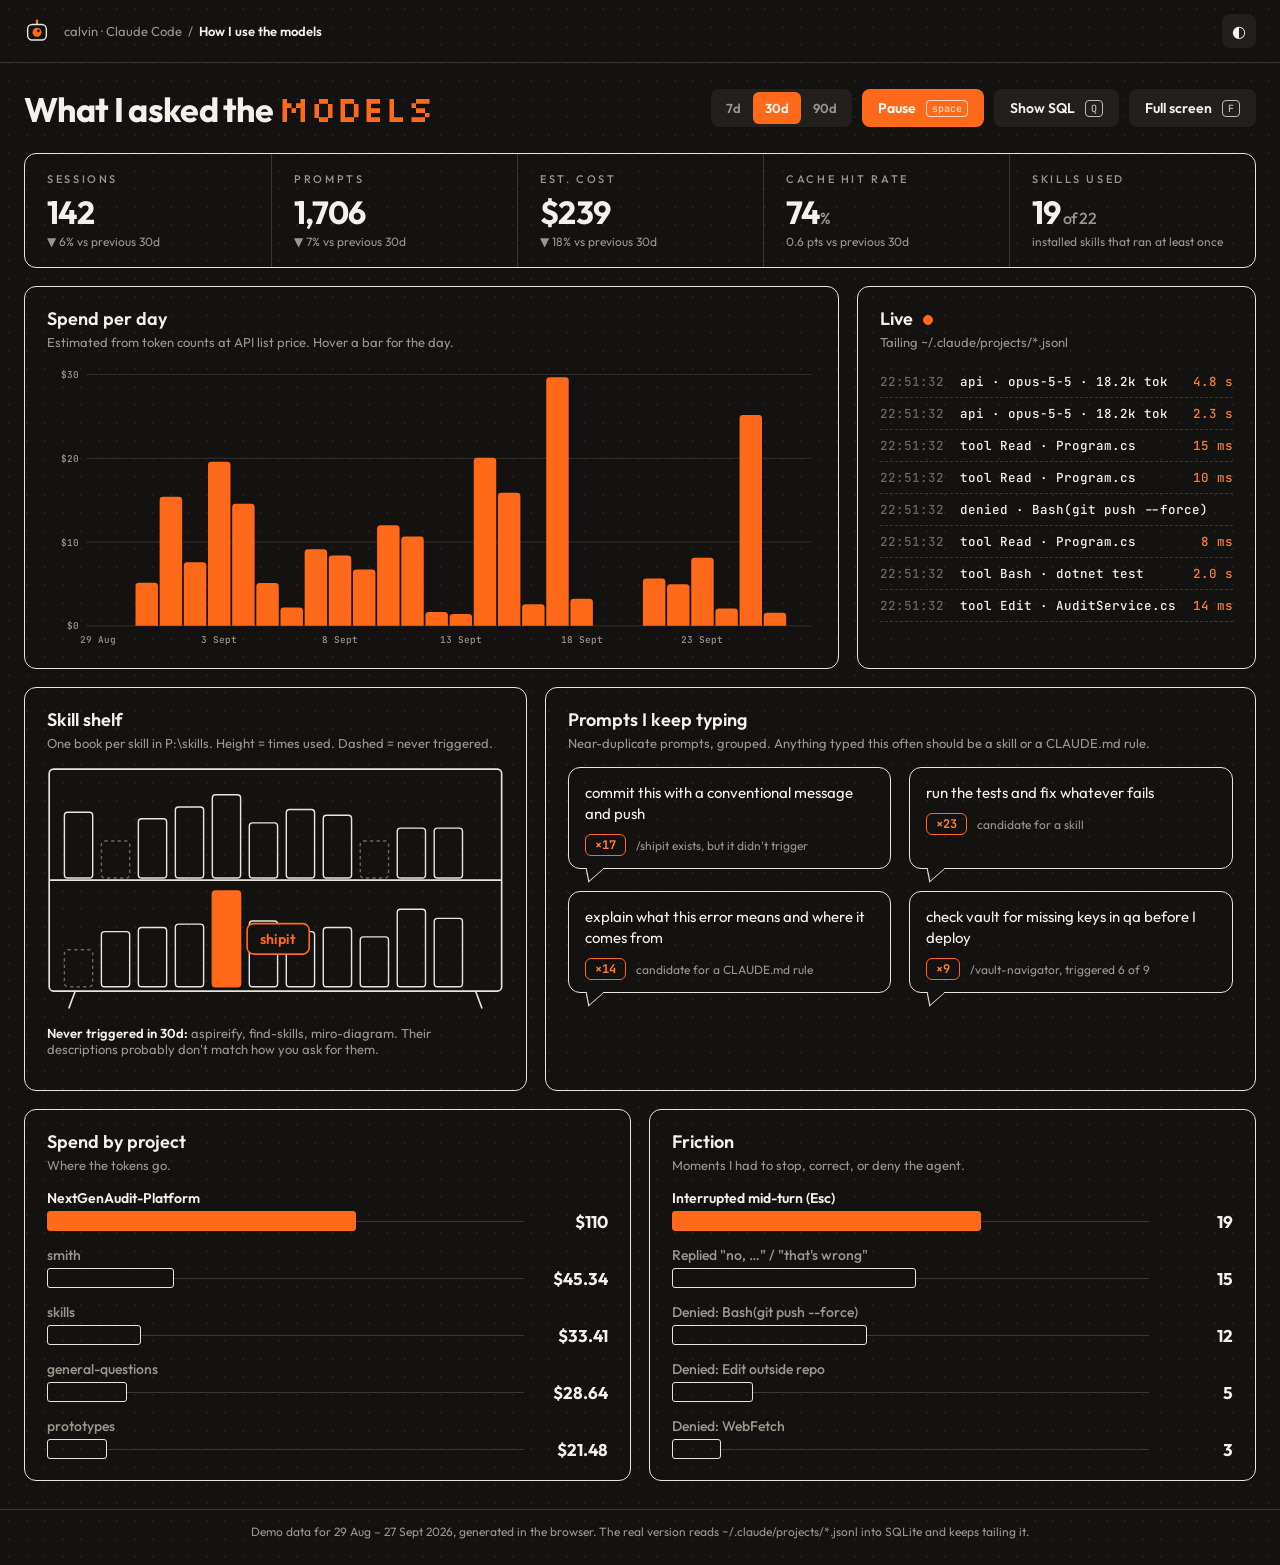
==== prototype/dashboard.html @ 3934fe61 "docs: add README, logo and dashboard prototypes" ====
<!DOCTYPE html>
<html lang="en" data-theme="dark">
<head>
  <meta charset="UTF-8" />
  <meta name="viewport" content="width=device-width, initial-scale=1.0" />
  <title>calvin · Claude Code</title>
  <link rel="icon" type="image/svg+xml" href="../assets/logo.svg" />
  <link rel="preconnect" href="https://fonts.googleapis.com" />
  <link rel="preconnect" href="https://fonts.gstatic.com" crossorigin />
  <link
    href="https://fonts.googleapis.com/css2?family=Outfit:wght@400;500;600;700&family=JetBrains+Mono:wght@500;700&family=Silkscreen&display=swap"
    rel="stylesheet"
  />
  <style>
    :root {
      --bg: #141210;
      --surface: #1c1a17;
      --line: #e9e4dc;
      --line-dim: #3a3530;
      --text: #f4f1ec;
      --muted: #9d968d;
      --faint: #6b655e;
      --orange: #ff6a1a;
      --orange-ink: #ff7f36;
      --dot: rgba(255, 255, 255, 0.05);
      --btn: #221f1c;
    }

    [data-theme="light"] {
      --bg: #f6f3ee;
      --surface: #fffdf9;
      --line: #2a2622;
      --line-dim: #d6cec4;
      --text: #1d1a17;
      --muted: #6b645c;
      --faint: #a39b91;
      --orange: #e85a0c;
      --orange-ink: #b84604;
      --dot: rgba(0, 0, 0, 0.07);
      --btn: #ece6de;
    }

    * { box-sizing: border-box; }

    body {
      margin: 0;
      background-color: var(--bg);
      background-image: radial-gradient(var(--dot) 1px, transparent 1.3px);
      background-size: 18px 18px;
      color: var(--text);
      font-family: "Outfit", system-ui, sans-serif;
    }

    /* ---------- top bar ---------- */
    .top {
      display: flex;
      align-items: center;
      gap: 14px;
      padding: 14px 24px;
      border-bottom: 1px solid var(--line-dim);
    }

    .logo { width: 26px; height: 26px; }
    .logo .ln { fill: none; stroke: var(--line); stroke-width: 3.5; stroke-linecap: round; stroke-linejoin: round; }
    .logo .or { fill: var(--orange); }
    .logo .pupil { fill: var(--bg); }

    .crumbs { font-size: 13px; color: var(--muted); }
    .crumbs b { color: var(--text); font-weight: 600; }
    .crumbs span { margin: 0 6px; }

    .icon-btn {
      margin-left: auto;
      width: 34px;
      height: 34px;
      display: grid;
      place-items: center;
      border: 0;
      border-radius: 8px;
      background: var(--btn);
      color: var(--text);
      font-size: 16px;
      cursor: pointer;
    }

    /* ---------- title row ---------- */
    .titlebar {
      display: flex;
      align-items: center;
      flex-wrap: wrap;
      gap: 16px;
      max-width: 1500px;
      margin: 0 auto;
      padding: 22px 24px 6px;
    }

    h1 {
      margin: 0;
      font-size: 34px;
      font-weight: 700;
      letter-spacing: -0.02em;
    }

    h1 .px {
      font-family: "Silkscreen", monospace;
      font-weight: 400;
      font-size: 36px;
      color: var(--orange);
    }

    .actions { margin-left: auto; display: flex; flex-wrap: wrap; gap: 10px; }

    .btn {
      display: inline-flex;
      align-items: center;
      gap: 10px;
      padding: 10px 16px;
      border: 0;
      border-radius: 8px;
      background: var(--btn);
      color: var(--text);
      font: 600 14px "Outfit", sans-serif;
      cursor: pointer;
    }

    .btn.primary { background: var(--orange); color: #fff; }
    .btn.on { box-shadow: inset 0 0 0 1px var(--orange); color: var(--orange-ink); }

    kbd {
      padding: 1px 5px;
      border: 1px solid currentColor;
      border-radius: 4px;
      font: 500 10px "JetBrains Mono", monospace;
      opacity: 0.75;
    }

    .seg { display: inline-flex; padding: 3px; border-radius: 8px; background: var(--btn); }
    .seg button {
      padding: 7px 12px;
      border: 0;
      border-radius: 6px;
      background: transparent;
      color: var(--muted);
      font: 600 13px "Outfit", sans-serif;
      cursor: pointer;
    }
    .seg button.active { background: var(--orange); color: #fff; }

    /* ---------- grid ---------- */
    main {
      display: grid;
      grid-template-columns: repeat(12, 1fr);
      gap: 18px;
      max-width: 1500px;
      margin: 0 auto;
      padding: 16px 24px 28px;
    }

    .panel {
      grid-column: span 12;
      position: relative;
      padding: 20px 22px;
      border: 1.5px solid var(--line);
      border-radius: 12px;
    }
    .span-8 { grid-column: span 8; }
    .span-7 { grid-column: span 7; }
    .span-6 { grid-column: span 6; }
    .span-5 { grid-column: span 5; }
    .span-4 { grid-column: span 4; }

    @media (max-width: 1050px) {
      .span-8, .span-7, .span-6, .span-5, .span-4 { grid-column: span 12; }
    }

    .panel h2 { margin: 0 0 4px; font-size: 18px; font-weight: 600; }
    .panel .sub { margin: 0 0 16px; font-size: 13px; color: var(--muted); }

    .eyebrow {
      font-size: 11px;
      font-weight: 500;
      letter-spacing: 0.24em;
      text-transform: uppercase;
      color: var(--muted);
    }

    /* ---------- KPIs ---------- */
    .kpis {
      display: grid;
      grid-template-columns: repeat(5, 1fr);
      gap: 0;
      padding: 0;
    }
    .kpi { padding: 18px 22px; border-left: 1px solid var(--line-dim); }
    .kpi:first-child { border-left: 0; }
    .kpi .value { margin: 6px 0 2px; font-size: 32px; font-weight: 700; letter-spacing: -0.02em; }
    .kpi .value small { font-size: 16px; color: var(--muted); font-weight: 500; }
    .kpi .delta { font-size: 12px; color: var(--muted); }
    @media (max-width: 1050px) { .kpis { grid-template-columns: repeat(2, 1fr); } }

    /* ---------- SVG ---------- */
    svg { display: block; width: 100%; height: auto; overflow: visible; }
    svg text { fill: var(--muted); font: 500 11px "JetBrains Mono", monospace; }
    .grid-line { stroke: var(--line-dim); stroke-width: 1; }
    .bar { fill: var(--orange); }
    .hit { fill: transparent; cursor: crosshair; }
    .hit:hover + .bar, .bar.hover { fill: var(--orange-ink); }
    .frame { fill: none; stroke: var(--line); stroke-width: 1.5; }
    .book { fill: none; stroke: var(--line); stroke-width: 1.3; cursor: pointer; }
    .book.top { fill: var(--orange); stroke: var(--orange); }
    .book.unused { stroke: var(--faint); stroke-dasharray: 3 3; }
    .book:hover { stroke: var(--orange); stroke-width: 2; }
    .pill-bg { fill: var(--bg); stroke: var(--orange); stroke-width: 1.5; }
    .pill-text { fill: var(--orange) !important; font: 600 13px "Outfit", sans-serif !important; }

    .tooltip {
      position: fixed;
      z-index: 20;
      padding: 8px 10px;
      border: 1px solid var(--line);
      border-radius: 8px;
      background: var(--surface);
      font-size: 12px;
      line-height: 1.5;
      pointer-events: none;
      opacity: 0;
      transition: opacity 0.1s;
    }
    .tooltip b { font-size: 13px; }
    .tooltip .m { color: var(--muted); }

    /* ---------- live feed ---------- */
    .live-dot {
      display: inline-block;
      width: 10px;
      height: 10px;
      margin-left: 6px;
      border: 1.5px solid var(--orange);
      border-radius: 50%;
      background: var(--orange);
      animation: pulse 1.4s ease-in-out infinite;
    }
    .paused .live-dot { animation: none; background: var(--faint); }
    @keyframes pulse { 50% { opacity: 0.25; } }

    .feed { margin: 0; padding: 0; list-style: none; font: 500 12.5px "JetBrains Mono", monospace; }
    .feed li {
      display: grid;
      grid-template-columns: 70px 1fr auto;
      gap: 10px;
      padding: 7px 0;
      border-bottom: 1px dashed var(--line-dim);
      animation: slide 0.25s ease-out;
    }
    .feed .t { color: var(--faint); }
    .feed .ms { color: var(--orange-ink); }
    @keyframes slide { from { opacity: 0; transform: translateY(-4px); } }

    /* ---------- skill shelf ---------- */
    .never { margin-top: 14px; font-size: 13px; color: var(--muted); }
    .never b { color: var(--text); font-weight: 600; }

    /* ---------- prompt bubbles ---------- */
    .bubbles { display: grid; grid-template-columns: 1fr 1fr; gap: 22px 18px; }
    @media (max-width: 700px) { .bubbles { grid-template-columns: 1fr; } }
    .bubble {
      position: relative;
      padding: 14px 16px 12px;
      border: 1.5px solid var(--line);
      border-radius: 12px;
    }
    .bubble::after {
      content: "";
      position: absolute;
      left: 18px;
      bottom: -9px;
      width: 14px;
      height: 14px;
      background: var(--bg);
      border-left: 1.5px solid var(--line);
      border-bottom: 1.5px solid var(--line);
      transform: skewY(-35deg) rotate(-10deg);
    }
    .bubble q { display: block; font-size: 15px; line-height: 1.4; quotes: none; }
    .bubble .meta { display: flex; align-items: center; gap: 10px; margin-top: 10px; font-size: 12px; color: var(--muted); }
    .count {
      padding: 2px 9px;
      border: 1.5px solid var(--orange);
      border-radius: 6px;
      color: var(--orange-ink);
      font: 700 12px "JetBrains Mono", monospace;
    }

    /* ---------- outlined bars (hbar) ---------- */
    .hbars { display: grid; gap: 14px; }
    .hbar .name { margin-bottom: 4px; font-size: 14px; font-weight: 600; }
    .hbar .name.dim { color: var(--muted); font-weight: 500; }
    .hbar .row { display: flex; align-items: center; gap: 0; }
    .hbar .box { height: 20px; min-width: 6px; border: 1.5px solid var(--line); border-radius: 3px; }
    .hbar .box.hot { border-color: var(--orange); background: var(--orange); }
    .hbar .track { flex: 1; height: 1px; background: var(--line-dim); }
    .hbar .val { width: 84px; text-align: right; font-size: 17px; font-weight: 700; }

    /* ---------- SQL reveal ---------- */
    .sql {
      display: none;
      margin: 16px 0 0;
      padding-top: 10px;
      border-top: 1px dashed var(--line-dim);
      color: var(--muted);
      font: 500 12px "JetBrains Mono", monospace;
      white-space: pre-wrap;
    }
    body.show-sql .sql { display: block; }

    footer {
      max-width: 1452px;
      margin: 0 auto;
      padding: 14px 0 26px;
      border-top: 1px solid var(--line-dim);
      text-align: center;
      font-size: 12px;
      color: var(--muted);
    }
  </style>
</head>
<body>
  <header class="top">
    <svg class="logo" viewBox="0 0 64 64" aria-label="calvin">
      <line class="ln" x1="32" y1="15" x2="32" y2="8" />
      <circle class="or" cx="32" cy="7" r="3.5" />
      <rect class="ln" x="9" y="16" width="46" height="38" rx="11" />
      <circle class="or" cx="32" cy="35" r="11" />
      <circle class="pupil" cx="35.5" cy="31.5" r="3.4" />
    </svg>
    <div class="crumbs">calvin · Claude Code<span>/</span><b>How I use the models</b></div>
    <button class="icon-btn" id="theme" title="Toggle theme (T)">◐</button>
  </header>

  <div class="titlebar">
    <h1>What I asked the <span class="px">MODELS</span></h1>
    <div class="actions">
      <div class="seg" id="range">
        <button data-days="7">7d</button>
        <button data-days="30" class="active">30d</button>
        <button data-days="90">90d</button>
      </div>
      <button class="btn primary" id="pause">Pause <kbd>space</kbd></button>
      <button class="btn" id="sqlBtn">Show SQL <kbd>Q</kbd></button>
      <button class="btn" id="fs">Full screen <kbd>F</kbd></button>
    </div>
  </div>

  <main>
    <section class="panel kpis" id="kpis"></section>

    <section class="panel span-8">
      <h2>Spend per day</h2>
      <p class="sub">Estimated from token counts at API list price. Hover a bar for the day.</p>
      <svg id="costChart" viewBox="0 0 900 330"></svg>
      <pre class="sql">SELECT date(ts) AS day, SUM(cost_usd), COUNT(DISTINCT session_id)
FROM messages WHERE role = 'assistant' AND ts >= :since
GROUP BY day ORDER BY day;</pre>
    </section>

    <section class="panel span-4" id="livePanel">
      <h2>Live <span class="live-dot"></span></h2>
      <p class="sub">Tailing ~/.claude/projects/*.jsonl</p>
      <ul class="feed" id="feed"></ul>
      <pre class="sql">notify::Watcher → append-only offset per file
→ INSERT INTO raw_lines(file, offset, json)</pre>
    </section>

    <section class="panel span-5">
      <h2>Skill shelf</h2>
      <p class="sub">One book per skill in P:\skills. Height = times used. Dashed = never triggered.</p>
      <svg id="shelf" viewBox="0 0 420 250"></svg>
      <p class="never" id="never"></p>
      <pre class="sql">SELECT s.name, COUNT(t.id) AS uses
FROM skills s LEFT JOIN tool_calls t
  ON t.tool = 'Skill' AND t.input->>'skill' = s.name
GROUP BY s.name;</pre>
    </section>

    <section class="panel span-7">
      <h2>Prompts I keep typing</h2>
      <p class="sub">Near-duplicate prompts, grouped. Anything typed this often should be a skill or a CLAUDE.md rule.</p>
      <div class="bubbles" id="bubbles"></div>
      <pre class="sql">-- normalised prompt text, MinHash buckets
SELECT cluster_id, MIN(text), COUNT(*) FROM prompt_clusters
GROUP BY cluster_id HAVING COUNT(*) >= 5 ORDER BY 3 DESC;</pre>
    </section>

    <section class="panel span-6">
      <h2>Spend by project</h2>
      <p class="sub">Where the tokens go.</p>
      <div class="hbars" id="projects"></div>
      <pre class="sql">SELECT project, SUM(cost_usd) FROM sessions
JOIN messages USING (session_id) GROUP BY project;</pre>
    </section>

    <section class="panel span-6">
      <h2>Friction</h2>
      <p class="sub">Moments I had to stop, correct, or deny the agent.</p>
      <div class="hbars" id="friction"></div>
      <pre class="sql">SELECT kind, COUNT(*) FROM friction_events  -- denied tool calls,
GROUP BY kind;                              -- interrupts, "no, …" replies</pre>
    </section>
  </main>

  <footer id="footer">
    Demo data, generated in the browser. The real version reads ~/.claude/projects/*.jsonl into SQLite.
  </footer>

  <div class="tooltip" id="tip"></div>

  <script>
    // ---------- demo data (seeded, so it is stable between reloads) ----------
    let seed = 42;
    const rnd = () => ((seed = (seed * 16807) % 2147483647) - 1) / 2147483646;

    const TODAY = new Date(2026, 8, 27);
    const DAYS = Array.from({ length: 180 }, (_, i) => {
      const d = new Date(TODAY);
      d.setDate(d.getDate() - (179 - i));
      const weekend = d.getDay() === 0 || d.getDay() === 6;
      const sessions = weekend ? Math.round(rnd() * 2) : 3 + Math.round(rnd() * 7);
      return {
        d,
        sessions,
        prompts: sessions * (6 + Math.round(rnd() * 14)),
        cost: sessions * (0.6 + rnd() * 2.4),
        tokens: sessions * (180000 + rnd() * 420000),
        cache: 0.6 + rnd() * 0.28,
      };
    });

    // uses per 90 days
    const SKILLS = {
      "aspire": 14, "aspireify": 0, "azure-func-debug": 9, "babysit-pr": 21,
      "code-review": 38, "dataviz": 6, "dotnet-inspect": 17, "excalidraw": 11,
      "find-skills": 0, "grilling": 4, "mcp-onboard": 2, "miro-diagram": 0,
      "nugify": 5, "publish-prototype": 8, "pwc-ppt-creator": 12, "shipit": 64,
      "simplify": 15, "skill-creator": 7, "smith-pronunciation": 10,
      "snapshot-feedback": 3, "sql-cmd": 29, "vault-navigator": 19,
    };

    const PROMPTS = [
      { text: "commit this with a conventional message and push", n: 17, hint: "/shipit exists, but it didn't trigger" },
      { text: "run the tests and fix whatever fails", n: 23, hint: "candidate for a skill" },
      { text: "explain what this error means and where it comes from", n: 14, hint: "candidate for a CLAUDE.md rule" },
      { text: "check vault for missing keys in qa before I deploy", n: 9, hint: "/vault-navigator, triggered 6 of 9" },
    ];

    const PROJECTS = [
      ["NextGenAudit-Platform", 0.46], ["smith", 0.19], ["skills", 0.14],
      ["general-questions", 0.12], ["prototypes", 0.09],
    ];

    const FRICTION = [
      ["Denied: Bash(git push --force)", 12], ["Interrupted mid-turn (Esc)", 19],
      ["Replied \"no, …\" / \"that's wrong\"", 15], ["Denied: Edit outside repo", 5],
      ["Denied: WebFetch", 3],
    ];

    // ---------- helpers ----------
    const $ = (s) => document.querySelector(s);
    const NS = "http://www.w3.org/2000/svg";
    const el = (tag, attrs = {}, text) => {
      const n = document.createElementNS(NS, tag);
      for (const k in attrs) n.setAttribute(k, attrs[k]);
      if (text != null) n.textContent = text;
      return n;
    };
    const fmtDate = (d) => d.toLocaleDateString("en-GB", { day: "numeric", month: "short" });
    const money = (v) => "$" + (v >= 100 ? v.toFixed(0) : v.toFixed(2));
    const sum = (a, f) => a.reduce((t, x) => t + f(x), 0);

    const tip = $("#tip");
    const showTip = (e, html) => {
      tip.innerHTML = html;
      tip.style.opacity = 1;
      const x = Math.min(e.clientX + 14, innerWidth - tip.offsetWidth - 8);
      tip.style.left = x + "px";
      tip.style.top = e.clientY + 14 + "px";
    };
    const hideTip = () => (tip.style.opacity = 0);

    let range = 30;

    // ---------- KPIs ----------
    function renderKpis(days, prev) {
      const delta = (cur, old, inverse) => {
        if (!old) return "&nbsp;";
        const p = ((cur - old) / old) * 100;
        const arrow = p >= 0 ? "▲" : "▼";
        return `${arrow} ${Math.abs(p).toFixed(0)}% vs previous ${range}d`;
      };
      const s = sum(days, (d) => d.sessions), ps = sum(prev, (d) => d.sessions);
      const p = sum(days, (d) => d.prompts), pp = sum(prev, (d) => d.prompts);
      const c = sum(days, (d) => d.cost), pc = sum(prev, (d) => d.cost);
      const cache = sum(days, (d) => d.cache * d.tokens) / sum(days, (d) => d.tokens);
      const pcache = sum(prev, (d) => d.cache * d.tokens) / sum(prev, (d) => d.tokens);
      const used = Object.values(SKILLS).filter((v) => Math.round((v * range) / 90) > 0).length;

      $("#kpis").innerHTML = [
        ["Sessions", s, delta(s, ps)],
        ["Prompts", p.toLocaleString(), delta(p, pp)],
        ["Est. cost", money(c), delta(c, pc)],
        ["Cache hit rate", (cache * 100).toFixed(0) + "<small>%</small>", `${((cache - pcache) * 100).toFixed(1)} pts vs previous ${range}d`],
        ["Skills used", `${used}<small> of ${Object.keys(SKILLS).length}</small>`, "installed skills that ran at least once"],
      ]
        .map(([l, v, d]) => `<div class="kpi"><div class="eyebrow">${l}</div><div class="value">${v}</div><div class="delta">${d}</div></div>`)
        .join("");
    }

    // ---------- cost chart ----------
    function renderCost(days) {
      const svg = $("#costChart");
      svg.innerHTML = "";
      const W = 900, H = 330, L = 46, R = 6, T = 10, B = 26;
      const pw = W - L - R, ph = H - T - B;
      const max = Math.max(...days.map((d) => d.cost));
      const step = max > 20 ? 10 : 5;
      const top = Math.ceil(max / step) * step;
      const y = (v) => T + ph - (v / top) * ph;

      for (let v = 0; v <= top; v += step) {
        svg.append(el("line", { x1: L, x2: W - R, y1: y(v), y2: y(v), class: "grid-line" }));
        svg.append(el("text", { x: L - 8, y: y(v) + 4, "text-anchor": "end" }, "$" + v));
      }

      const slot = pw / days.length;
      const bw = Math.max(2, slot - 2);
      const labelEvery = Math.ceil(days.length / 7);

      days.forEach((d, i) => {
        const x = L + i * slot + (slot - bw) / 2;
        const h = Math.max(0, y(0) - y(d.cost));
        const r = Math.min(4, bw / 2, h);
        const hit = el("rect", { x: L + i * slot, y: T, width: slot, height: ph, class: "hit" });
        const bar = el("path", {
          class: "bar",
          d: `M${x},${y(0)} V${y(0) - h + r} Q${x},${y(0) - h} ${x + r},${y(0) - h} H${x + bw - r} Q${x + bw},${y(0) - h} ${x + bw},${y(0) - h + r} V${y(0)} Z`,
        });
        hit.addEventListener("mousemove", (e) =>
          showTip(e, `<b>${fmtDate(d.d)}</b><br>${money(d.cost)} · ${d.sessions} sessions<br><span class="m">${d.prompts} prompts · cache ${(d.cache * 100).toFixed(0)}%</span>`)
        );
        hit.addEventListener("mouseleave", hideTip);
        svg.append(hit, bar);
        if (i % labelEvery === 0) {
          svg.append(el("text", { x: L + i * slot + slot / 2, y: H - 6, "text-anchor": "middle" }, fmtDate(d.d)));
        }
      });
    }

    // ---------- skill shelf ----------
    function renderShelf() {
      const svg = $("#shelf");
      svg.innerHTML = "";
      const entries = Object.entries(SKILLS).map(([k, v]) => [k, Math.round((v * range) / 90)]);
      const max = Math.max(...entries.map((e) => e[1]));
      const topName = entries.reduce((a, b) => (b[1] > a[1] ? b : a))[0];

      const perRow = 11, rowH = 100, bookW = 26, gap = 8, pad = 16;
      const W = 420, rows = Math.ceil(entries.length / perRow);
      const H = rows * rowH + 24;

      svg.append(el("rect", { x: 2, y: 2, width: W - 4, height: rows * rowH + 4, rx: 4, class: "frame" }));
      for (let r = 1; r < rows; r++) svg.append(el("line", { x1: 2, x2: W - 2, y1: 4 + r * rowH, y2: 4 + r * rowH, class: "frame" }));
      svg.append(el("line", { x1: 26, y1: rows * rowH + 6, x2: 20, y2: H - 2, class: "frame" }));
      svg.append(el("line", { x1: W - 26, y1: rows * rowH + 6, x2: W - 20, y2: H - 2, class: "frame" }));

      let pill = null;
      entries.forEach(([name, uses], i) => {
        const row = Math.floor(i / perRow), col = i % perRow;
        const h = uses === 0 ? 34 : 34 + 54 * Math.sqrt(uses / max);
        const x = pad + col * (bookW + gap);
        const base = 4 + (row + 1) * rowH - 2;
        const cls = "book" + (name === topName ? " top" : uses === 0 ? " unused" : "");
        const book = el("rect", { x, y: base - h, width: bookW, height: h, rx: 3, class: cls });
        book.addEventListener("mousemove", (e) =>
          showTip(e, `<b>${name}</b><br>${uses === 0 ? "never triggered" : uses + " uses"} <span class="m">in ${range}d</span>`)
        );
        book.addEventListener("mouseleave", hideTip);
        svg.append(book);
        if (name === topName) pill = { x: x + bookW + 6, y: base - h / 2, name };
      });

      if (pill) {
        const text = el("text", { x: pill.x + 12, y: pill.y + 5, class: "pill-text" }, pill.name);
        svg.append(text);
        const w = text.getComputedTextLength() + 24;
        svg.insertBefore(el("rect", { x: pill.x, y: pill.y - 14, width: w, height: 28, rx: 6, class: "pill-bg" }), text);
      }
      svg.setAttribute("viewBox", `0 0 ${W} ${H}`);

      const never = entries.filter((e) => e[1] === 0).map((e) => e[0]);
      $("#never").innerHTML = never.length
        ? `<b>Never triggered in ${range}d:</b> ${never.join(", ")}. Their descriptions probably don't match how you ask for them.`
        : "Every installed skill ran at least once.";
    }

    // ---------- prompts ----------
    function renderPrompts() {
      $("#bubbles").innerHTML = PROMPTS.map((p) => {
        const n = Math.max(1, Math.round((p.n * range) / 30));
        return `<div class="bubble"><q>${p.text}</q><div class="meta"><span class="count">×${n}</span>${p.hint}</div></div>`;
      }).join("");
    }

    // ---------- outlined bars ----------
    function hbars(target, rows, fmt) {
      const max = Math.max(...rows.map((r) => r[1]));
      $(target).innerHTML = rows
        .map(([name, v], i) => `
          <div class="hbar">
            <div class="name ${i ? "dim" : ""}">${name}</div>
            <div class="row">
              <div class="box ${i ? "" : "hot"}" style="width:${(v / max) * 55}%"></div>
              <div class="track"></div>
              <div class="val">${fmt(v)}</div>
            </div>
          </div>`)
        .join("");
    }

    function render() {
      const days = DAYS.slice(-range);
      const prev = range < 90 ? DAYS.slice(-range * 2, -range) : [];
      renderKpis(days, prev);
      renderCost(days);
      renderShelf();
      renderPrompts();
      const total = sum(days, (d) => d.cost);
      hbars("#projects", PROJECTS.map(([n, s]) => [n, total * s]), money);
      hbars("#friction", FRICTION.map(([n, v]) => [n, Math.max(1, Math.round((v * range) / 30))]).sort((a, b) => b[1] - a[1]), (v) => v);
      $("#footer").textContent =
        `Demo data for ${fmtDate(days[0].d)} – ${fmtDate(days[days.length - 1].d)} 2026, generated in the browser. ` +
        `The real version reads ~/.claude/projects/*.jsonl into SQLite and keeps tailing it.`;
    }

    // ---------- live feed ----------
    const EVENTS = [
      () => ["prompt · NextGenAudit-Platform", null],
      () => ["tool Bash · dotnet test", 1200 + rnd() * 9000],
      () => ["tool Read · Program.cs", 8 + rnd() * 30],
      () => ["tool Edit · AuditService.cs", 12 + rnd() * 40],
      () => ["skill · shipit", null],
      () => ["skill · sql-cmd", null],
      () => ["api · opus-5-5 · 18.2k tok", 2000 + rnd() * 6000],
      () => ["api · haiku-4-5 · 3.1k tok", 300 + rnd() * 900],
      () => ["denied · Bash(git push --force)", null],
      () => ["prompt · smith", null],
    ];
    let paused = false;
    function tick() {
      if (paused) return;
      const [label, ms] = EVENTS[Math.floor(rnd() * EVENTS.length)]();
      const t = new Date().toLocaleTimeString("en-GB");
      const li = document.createElement("li");
      li.innerHTML = `<span class="t">${t}</span><span>${label}</span><span class="ms">${ms ? (ms >= 1000 ? (ms / 1000).toFixed(1) + " s" : Math.round(ms) + " ms") : ""}</span>`;
      const feed = $("#feed");
      feed.prepend(li);
      while (feed.children.length > 10) feed.lastChild.remove();
    }
    for (let i = 0; i < 8; i++) tick();
    setInterval(tick, 1700);

    // ---------- controls ----------
    const setRange = (d) => {
      range = d;
      document.querySelectorAll("#range button").forEach((b) => b.classList.toggle("active", +b.dataset.days === d));
      render();
    };
    const togglePause = () => {
      paused = !paused;
      $("#livePanel").classList.toggle("paused", paused);
      $("#pause").innerHTML = `${paused ? "Resume" : "Pause"} <kbd>space</kbd>`;
    };
    const toggleSql = () => {
      document.body.classList.toggle("show-sql");
      $("#sqlBtn").classList.toggle("on");
      $("#sqlBtn").innerHTML = `${document.body.classList.contains("show-sql") ? "Hide" : "Show"} SQL <kbd>Q</kbd>`;
    };
    const toggleTheme = () => {
      const r = document.documentElement;
      r.dataset.theme = r.dataset.theme === "dark" ? "light" : "dark";
    };
    const fullscreen = () =>
      document.fullscreenElement ? document.exitFullscreen() : document.documentElement.requestFullscreen();

    document.querySelectorAll("#range button").forEach((b) => b.addEventListener("click", () => setRange(+b.dataset.days)));
    $("#pause").addEventListener("click", togglePause);
    $("#sqlBtn").addEventListener("click", toggleSql);
    $("#theme").addEventListener("click", toggleTheme);
    $("#fs").addEventListener("click", fullscreen);
    document.addEventListener("keydown", (e) => {
      if (e.target.closest("input, textarea")) return;
      const k = e.key.toLowerCase();
      if (k === " ") { e.preventDefault(); togglePause(); }
      else if (k === "q") toggleSql();
      else if (k === "t") toggleTheme();
      else if (k === "f") fullscreen();
      else if (k === "1") setRange(7);
      else if (k === "2") setRange(30);
      else if (k === "3") setRange(90);
    });

    document.fonts.ready.then(render);
    render();
  </script>
</body>
</html>
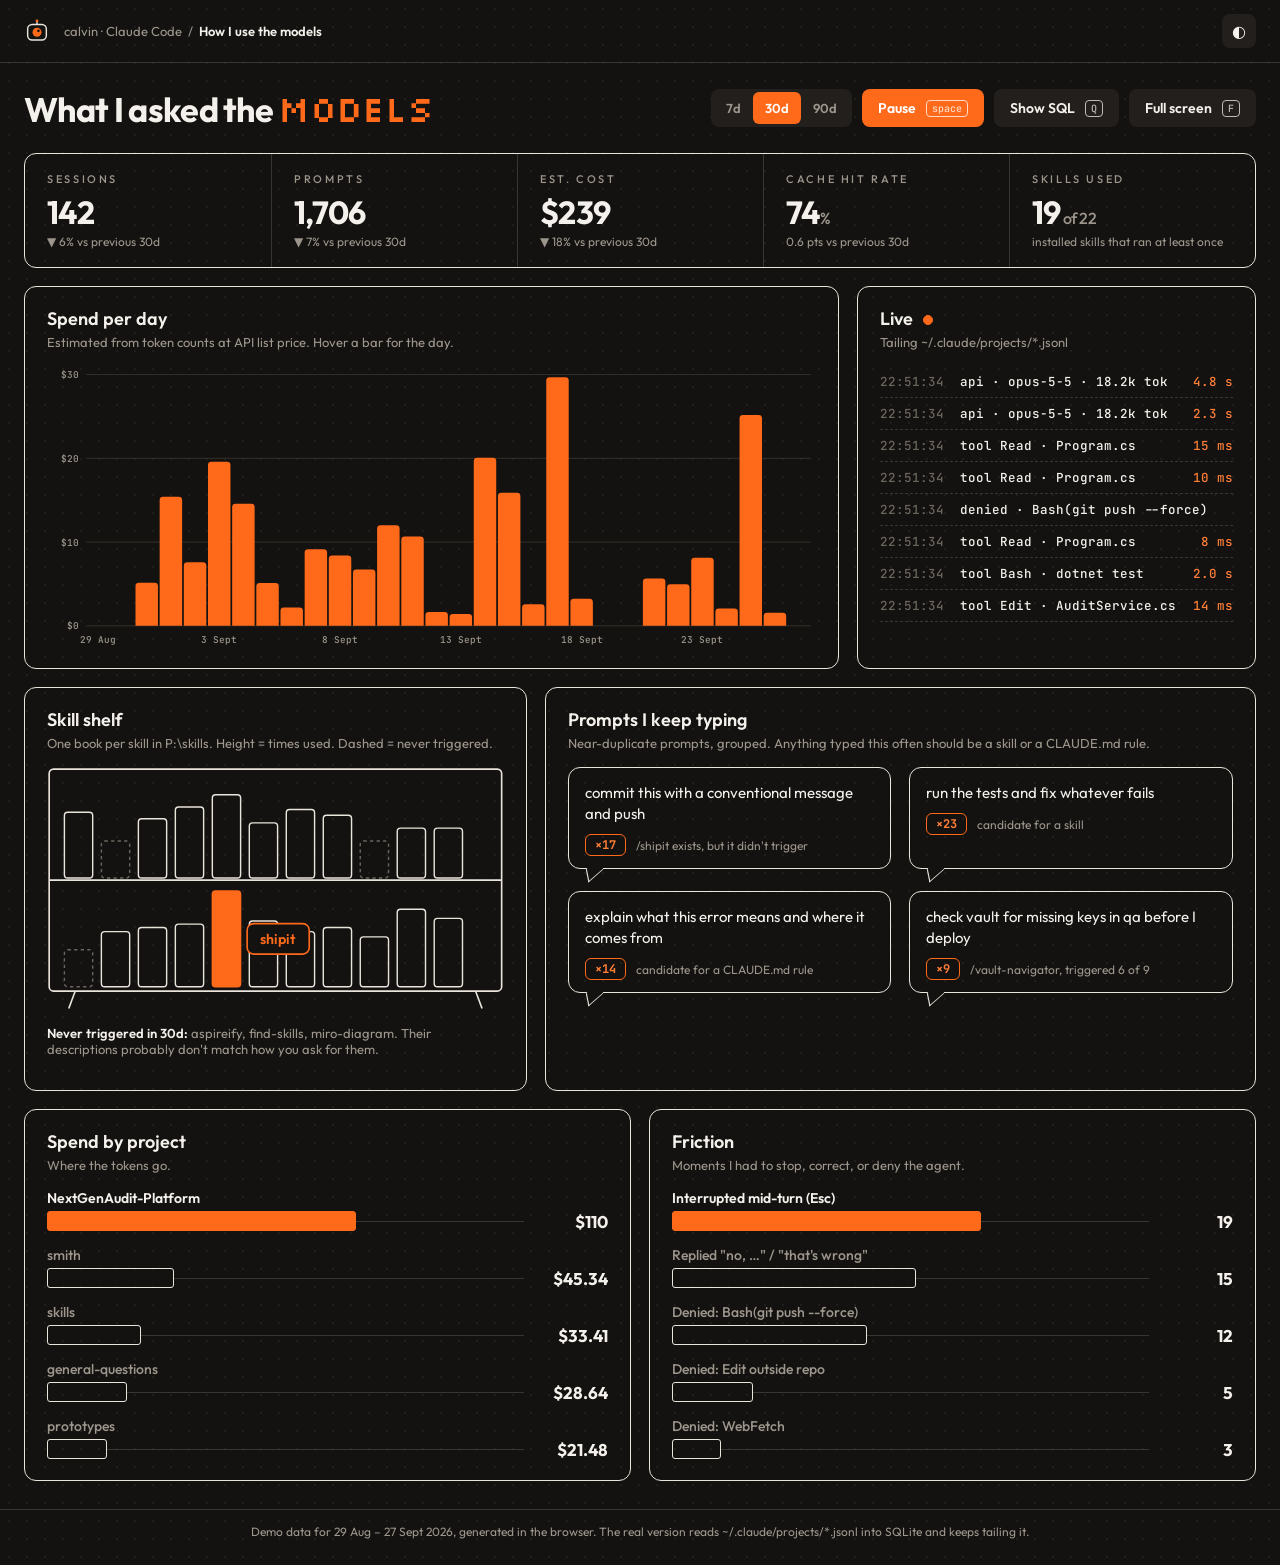
==== commit 066a762d: "feat: calvin start/stop with a local dashboard served from SQLite - calvin start launches a detached" ====
--- a/prototype/dashboard.html
+++ b/prototype/dashboard.html
@@ -206,7 +206,7 @@
     .hit { fill: transparent; cursor: crosshair; }
     .hit:hover + .bar, .bar.hover { fill: var(--orange-ink); }
     .frame { fill: none; stroke: var(--line); stroke-width: 1.5; }
-    .book { fill: none; stroke: var(--line); stroke-width: 1.3; cursor: pointer; }
+    .book { fill: none; stroke: var(--line); stroke-width: 1.3; cursor: pointer; pointer-events: all; }
     .book.top { fill: var(--orange); stroke: var(--orange); }
     .book.unused { stroke: var(--faint); stroke-dasharray: 3 3; }
     .book:hover { stroke: var(--orange); stroke-width: 2; }
